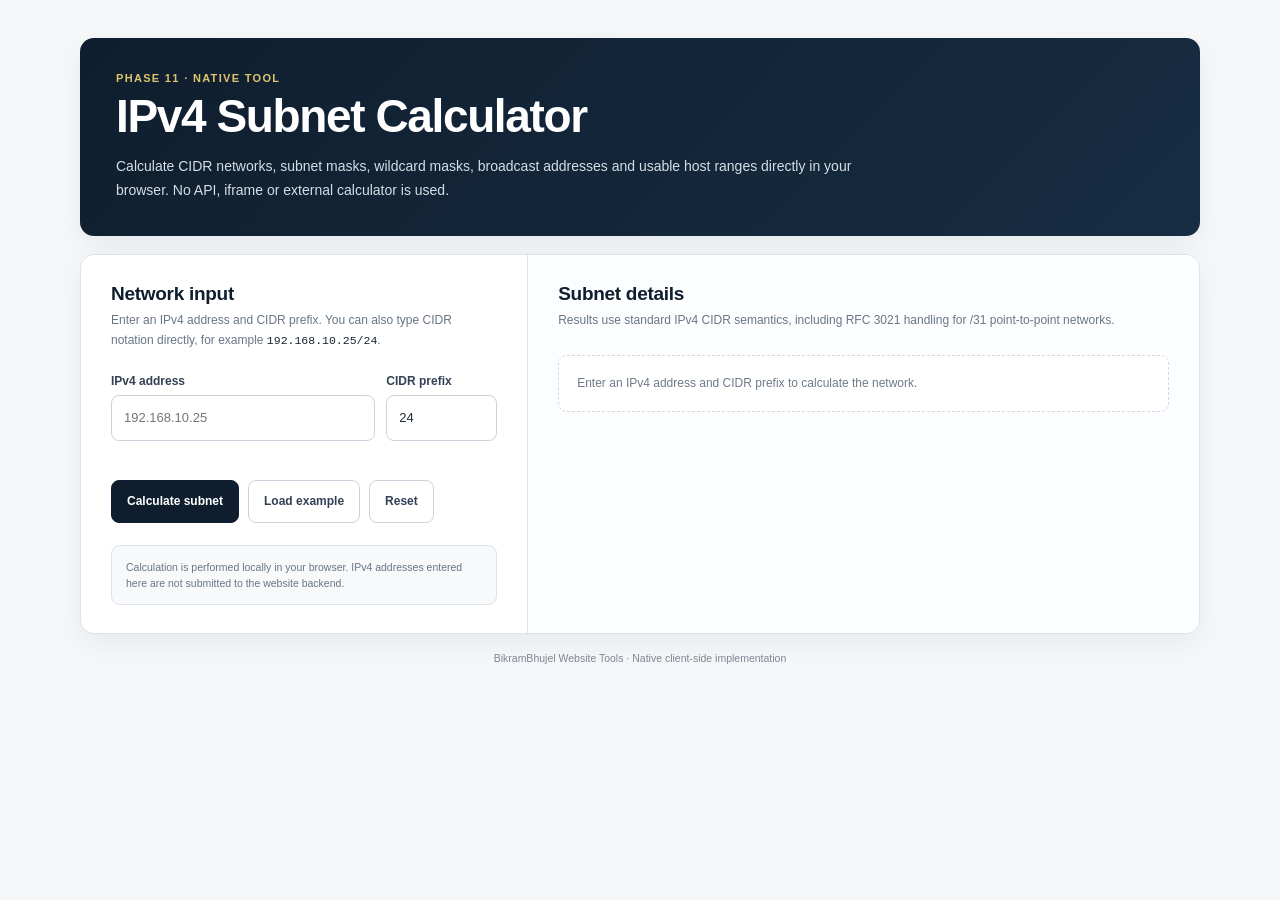
==== tools/subnet-calculator/index.html @ 065cc07d "Add standalone subnet calculator interface" ====
<!doctype html>
<html lang="en">
<head>
  <meta charset="utf-8">
  <meta name="viewport" content="width=device-width,initial-scale=1">
  <meta name="description" content="Native IPv4 subnet calculator for CIDR, network, broadcast, host range, subnet mask and wildcard mask calculations.">
  <title>IPv4 Subnet Calculator | Bikram Bhujel</title>
  <link rel="stylesheet" href="styles.css">
</head>
<body>
  <main class="shell">
    <header class="hero">
      <p class="eyebrow">Phase 11 · Native tool</p>
      <h1>IPv4 Subnet Calculator</h1>
      <p>Calculate CIDR networks, subnet masks, wildcard masks, broadcast addresses and usable host ranges directly in your browser. No API, iframe or external calculator is used.</p>
    </header>
    <section class="layout">
      <div class="panel inputs">
        <h2>Network input</h2>
        <p class="lead">Enter an IPv4 address and CIDR prefix. You can also type CIDR notation directly, for example <code>192.168.10.25/24</code>.</p>
        <div class="two">
          <div class="field"><label for="address">IPv4 address</label><input id="address" type="text" inputmode="decimal" autocomplete="off" spellcheck="false" placeholder="192.168.10.25"></div>
          <div class="field"><label for="prefix">CIDR prefix</label><input id="prefix" type="number" min="0" max="32" step="1" value="24"></div>
        </div>
        <div class="actions"><button id="calculate" type="button">Calculate subnet</button><button id="sample" class="secondary" type="button">Load example</button><button id="reset" class="secondary" type="button">Reset</button></div>
        <div class="security">Calculation is performed locally in your browser. IPv4 addresses entered here are not submitted to the website backend.</div>
      </div>
      <div class="panel results">
        <h2>Subnet details</h2>
        <p class="lead">Results use standard IPv4 CIDR semantics, including RFC 3021 handling for /31 point-to-point networks.</p>
        <div id="result" aria-live="polite"><div class="empty-state">Enter an IPv4 address and CIDR prefix to calculate the network.</div></div>
      </div>
    </section>
    <p class="footer">BikramBhujel Website Tools · Native client-side implementation</p>
  </main>
  <script src="subnet.js"></script>
  <script src="app.js"></script>
</body>
</html>
---- tools/subnet-calculator/styles.css ----
:root{--ink:#0f1e2e;--text:#263342;--muted:#697686;--line:#dbe2e8;--soft:#f7f9fb;--gold:#a98216;--danger:#8a2d2d;--danger-bg:#fff7f7;--radius:12px;--shadow:0 10px 30px rgba(15,30,46,.06)}
*{box-sizing:border-box}
html{font-family:Inter,ui-sans-serif,-apple-system,BlinkMacSystemFont,"Segoe UI",Roboto,Arial,sans-serif;background:#f5f7f9;color:var(--text)}
body{margin:0}
.shell{width:min(1120px,calc(100% - 32px));margin:38px auto 70px}
.hero{padding:34px 36px;border-radius:14px;background:linear-gradient(135deg,#0f1e2e,#172d43);color:#fff;box-shadow:var(--shadow)}
.eyebrow{margin:0 0 8px;color:#dfc56b;font-size:11px;font-weight:750;letter-spacing:.12em;text-transform:uppercase}
h1{margin:0;font-size:clamp(30px,5vw,46px);line-height:1.06;letter-spacing:-.03em}
.hero p:last-child{max-width:760px;margin:14px 0 0;color:#d5dee7;font-size:14px;line-height:1.7}
.layout{display:grid;grid-template-columns:minmax(300px,.8fr) minmax(0,1.2fr);margin-top:18px;border:1px solid var(--line);border-radius:14px;background:#fff;box-shadow:var(--shadow);overflow:hidden}
.panel{padding:28px 30px}
.inputs{border-right:1px solid var(--line)}
h2{margin:0 0 6px;color:var(--ink);font-size:19px;letter-spacing:-.015em}
.lead{margin:0 0 24px;color:var(--muted);font-size:12px;line-height:1.6}
label{display:block;margin-bottom:7px;color:#344054;font-size:12px;font-weight:680}
.field{margin-bottom:17px}
input{width:100%;height:46px;padding:0 12px;border:1px solid #cbd4dd;border-radius:8px;background:#fff;color:#1f2937;font:inherit;font-size:13px;outline:none}
input:focus{border-color:var(--gold);box-shadow:0 0 0 3px rgba(169,130,22,.13)}
.two{display:grid;grid-template-columns:1.55fr .65fr;gap:11px}
.actions{display:flex;flex-wrap:wrap;gap:9px;margin-top:22px}
button{min-height:43px;padding:0 15px;border-radius:8px;border:1px solid var(--ink);background:var(--ink);color:#fff;font:inherit;font-size:12px;font-weight:700;cursor:pointer}
button:hover{background:#172d43}
button.secondary{border-color:#cbd4dd;background:#fff;color:#344054}
button.secondary:hover{background:#f7f9fb}
.security{margin-top:22px;padding:13px 14px;border:1px solid var(--line);border-radius:9px;background:var(--soft);color:#687585;font-size:10.5px;line-height:1.55}
.results{background:#fcfdfe}
.empty-state{padding:18px;border:1px dashed #cfd7df;border-radius:9px;background:#fff;color:#6f7b88;font-size:12px;line-height:1.6}
.result-grid{border-top:1px solid var(--line)}
.result-row{display:grid;grid-template-columns:42% 58%;gap:14px;padding:11px 0;border-bottom:1px solid #e8edf1;align-items:center}
.result-label{color:#697686;font-size:11.5px}
.result-value{min-width:0;display:flex;align-items:center;justify-content:space-between;gap:8px}
code{font-family:"SFMono-Regular",Consolas,"Liberation Mono",monospace;font-size:11.5px;color:#182434;word-break:break-word}
.copy-btn{min-height:30px;flex:0 0 auto;padding:0 9px;border-color:#d4dbe2;background:#fff;color:#536170;font-size:10px;font-weight:650}
.copy-btn:hover{background:#f5f7f9}
.binary-block{margin-top:19px;padding:14px;border:1px solid var(--line);border-radius:9px;background:#fff}
.binary-block>div+div{margin-top:11px;padding-top:11px;border-top:1px solid #edf0f3}
.binary-block span{display:block;margin-bottom:5px;color:#74808c;font-size:10.5px}
.binary-block code{display:block;overflow-wrap:anywhere}
.result-note{margin:16px 0 0;color:#697686;font-size:10.5px;line-height:1.55}
.error{padding:14px;border:1px solid #e1b6b6;border-radius:9px;background:var(--danger-bg);color:var(--danger);font-size:12px;line-height:1.55}
.footer{margin:17px 2px 0;color:#7c8792;font-size:10.5px;line-height:1.5;text-align:center}
@media(max-width:820px){.layout{grid-template-columns:1fr}.inputs{border-right:0;border-bottom:1px solid var(--line)}}
@media(max-width:560px){.shell{width:min(100% - 20px,1120px);margin-top:16px}.hero{padding:26px 22px}.panel{padding:23px 20px}.two{grid-template-columns:1fr}.result-row{grid-template-columns:1fr;gap:5px}.result-value{align-items:flex-start}}
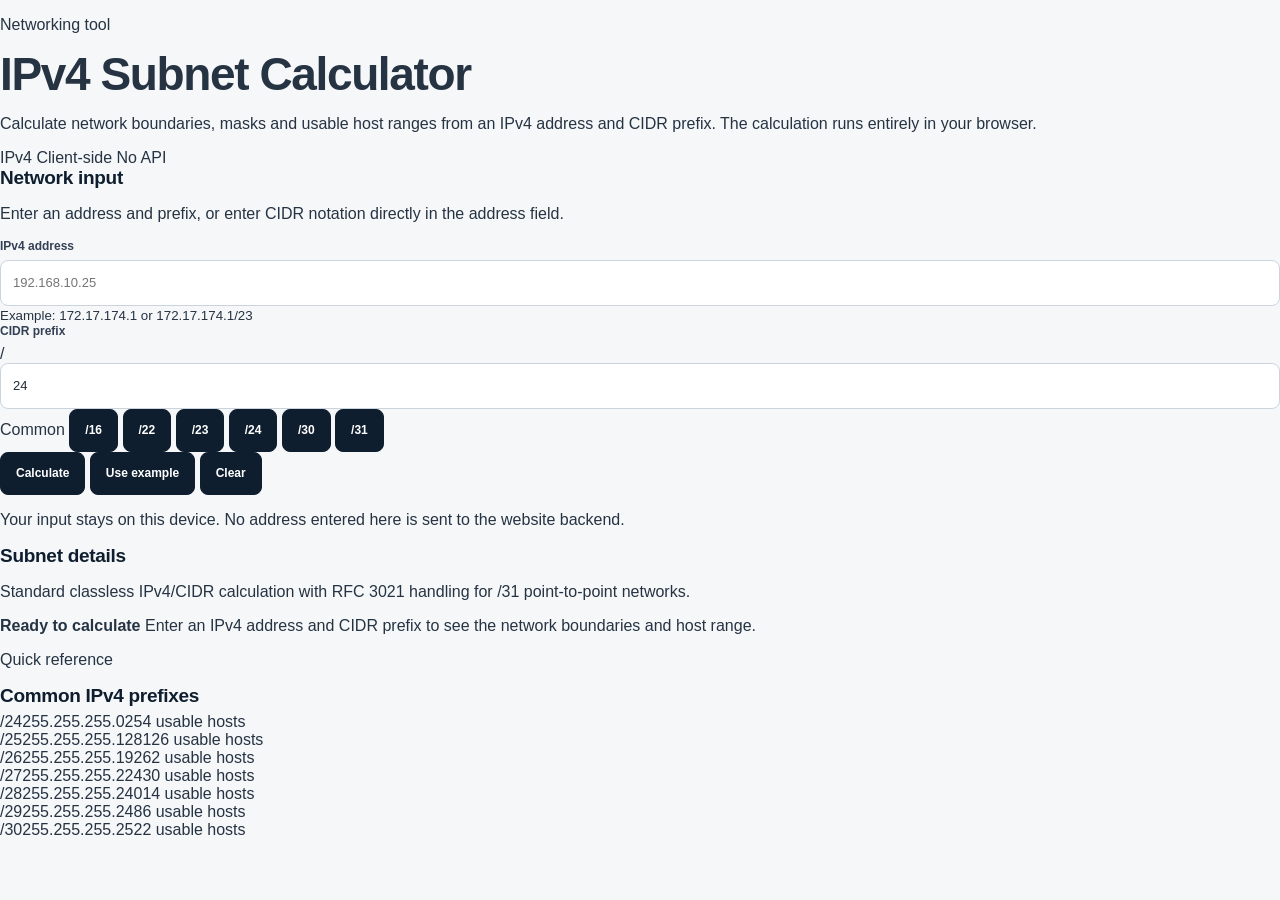
==== commit d25e13be: "Refine subnet calculator UI to match site design system" ====
--- a/tools/subnet-calculator/index.html
+++ b/tools/subnet-calculator/index.html
@@ -8,31 +8,94 @@
   <link rel="stylesheet" href="styles.css">
 </head>
 <body>
-  <main class="shell">
-    <header class="hero">
-      <p class="eyebrow">Phase 11 · Native tool</p>
-      <h1>IPv4 Subnet Calculator</h1>
-      <p>Calculate CIDR networks, subnet masks, wildcard masks, broadcast addresses and usable host ranges directly in your browser. No API, iframe or external calculator is used.</p>
+  <main id="bb-subnet-tool" class="bb-subnet-shell">
+    <header class="bb-subnet-hero">
+      <div class="bb-subnet-hero-copy">
+        <p class="bb-subnet-eyebrow">Networking tool</p>
+        <h1>IPv4 Subnet Calculator</h1>
+        <p>Calculate network boundaries, masks and usable host ranges from an IPv4 address and CIDR prefix. The calculation runs entirely in your browser.</p>
+      </div>
+      <div class="bb-subnet-hero-meta" aria-label="Tool characteristics">
+        <span>IPv4</span>
+        <span>Client-side</span>
+        <span>No API</span>
+      </div>
     </header>
-    <section class="layout">
-      <div class="panel inputs">
-        <h2>Network input</h2>
-        <p class="lead">Enter an IPv4 address and CIDR prefix. You can also type CIDR notation directly, for example <code>192.168.10.25/24</code>.</p>
-        <div class="two">
-          <div class="field"><label for="address">IPv4 address</label><input id="address" type="text" inputmode="decimal" autocomplete="off" spellcheck="false" placeholder="192.168.10.25"></div>
-          <div class="field"><label for="prefix">CIDR prefix</label><input id="prefix" type="number" min="0" max="32" step="1" value="24"></div>
+
+    <section class="bb-subnet-workspace" aria-label="Subnet calculator">
+      <div class="bb-subnet-input-pane">
+        <div class="bb-subnet-section-head">
+          <h2>Network input</h2>
+          <p>Enter an address and prefix, or enter CIDR notation directly in the address field.</p>
         </div>
-        <div class="actions"><button id="calculate" type="button">Calculate subnet</button><button id="sample" class="secondary" type="button">Load example</button><button id="reset" class="secondary" type="button">Reset</button></div>
-        <div class="security">Calculation is performed locally in your browser. IPv4 addresses entered here are not submitted to the website backend.</div>
+
+        <div class="bb-subnet-field">
+          <label for="address">IPv4 address</label>
+          <input id="address" type="text" inputmode="decimal" autocomplete="off" spellcheck="false" placeholder="192.168.10.25" aria-describedby="address-help">
+          <small id="address-help">Example: 172.17.174.1 or 172.17.174.1/23</small>
+        </div>
+
+        <div class="bb-subnet-field">
+          <label for="prefix">CIDR prefix</label>
+          <div class="bb-subnet-prefix-control">
+            <span class="bb-subnet-prefix-mark" aria-hidden="true">/</span>
+            <input id="prefix" type="number" min="0" max="32" step="1" value="24">
+          </div>
+        </div>
+
+        <div class="bb-subnet-common" aria-label="Common CIDR prefixes">
+          <span>Common</span>
+          <button type="button" data-prefix="16">/16</button>
+          <button type="button" data-prefix="22">/22</button>
+          <button type="button" data-prefix="23">/23</button>
+          <button type="button" data-prefix="24">/24</button>
+          <button type="button" data-prefix="30">/30</button>
+          <button type="button" data-prefix="31">/31</button>
+        </div>
+
+        <div class="bb-subnet-actions">
+          <button id="calculate" class="bb-subnet-primary" type="button">Calculate</button>
+          <button id="sample" class="bb-subnet-secondary" type="button">Use example</button>
+          <button id="reset" class="bb-subnet-tertiary" type="button">Clear</button>
+        </div>
+
+        <p class="bb-subnet-local-note">Your input stays on this device. No address entered here is sent to the website backend.</p>
       </div>
-      <div class="panel results">
-        <h2>Subnet details</h2>
-        <p class="lead">Results use standard IPv4 CIDR semantics, including RFC 3021 handling for /31 point-to-point networks.</p>
-        <div id="result" aria-live="polite"><div class="empty-state">Enter an IPv4 address and CIDR prefix to calculate the network.</div></div>
+
+      <div class="bb-subnet-result-pane">
+        <div class="bb-subnet-section-head bb-subnet-result-head">
+          <div>
+            <h2>Subnet details</h2>
+            <p>Standard classless IPv4/CIDR calculation with RFC 3021 handling for /31 point-to-point networks.</p>
+          </div>
+          <button id="copy-summary" class="bb-subnet-copy-summary" type="button" hidden>Copy summary</button>
+        </div>
+        <div id="result" aria-live="polite">
+          <div class="bb-subnet-empty">
+            <strong>Ready to calculate</strong>
+            <span>Enter an IPv4 address and CIDR prefix to see the network boundaries and host range.</span>
+          </div>
+        </div>
       </div>
     </section>
-    <p class="footer">BikramBhujel Website Tools · Native client-side implementation</p>
+
+    <section class="bb-subnet-reference" aria-labelledby="cidr-reference-title">
+      <div>
+        <p class="bb-subnet-reference-kicker">Quick reference</p>
+        <h2 id="cidr-reference-title">Common IPv4 prefixes</h2>
+      </div>
+      <div class="bb-subnet-reference-table" role="table" aria-label="Common IPv4 prefix reference">
+        <div role="row"><span role="cell">/24</span><span role="cell">255.255.255.0</span><span role="cell">254 usable hosts</span></div>
+        <div role="row"><span role="cell">/25</span><span role="cell">255.255.255.128</span><span role="cell">126 usable hosts</span></div>
+        <div role="row"><span role="cell">/26</span><span role="cell">255.255.255.192</span><span role="cell">62 usable hosts</span></div>
+        <div role="row"><span role="cell">/27</span><span role="cell">255.255.255.224</span><span role="cell">30 usable hosts</span></div>
+        <div role="row"><span role="cell">/28</span><span role="cell">255.255.255.240</span><span role="cell">14 usable hosts</span></div>
+        <div role="row"><span role="cell">/29</span><span role="cell">255.255.255.248</span><span role="cell">6 usable hosts</span></div>
+        <div role="row"><span role="cell">/30</span><span role="cell">255.255.255.252</span><span role="cell">2 usable hosts</span></div>
+      </div>
+    </section>
   </main>
+
   <script src="subnet.js"></script>
   <script src="app.js"></script>
 </body>
